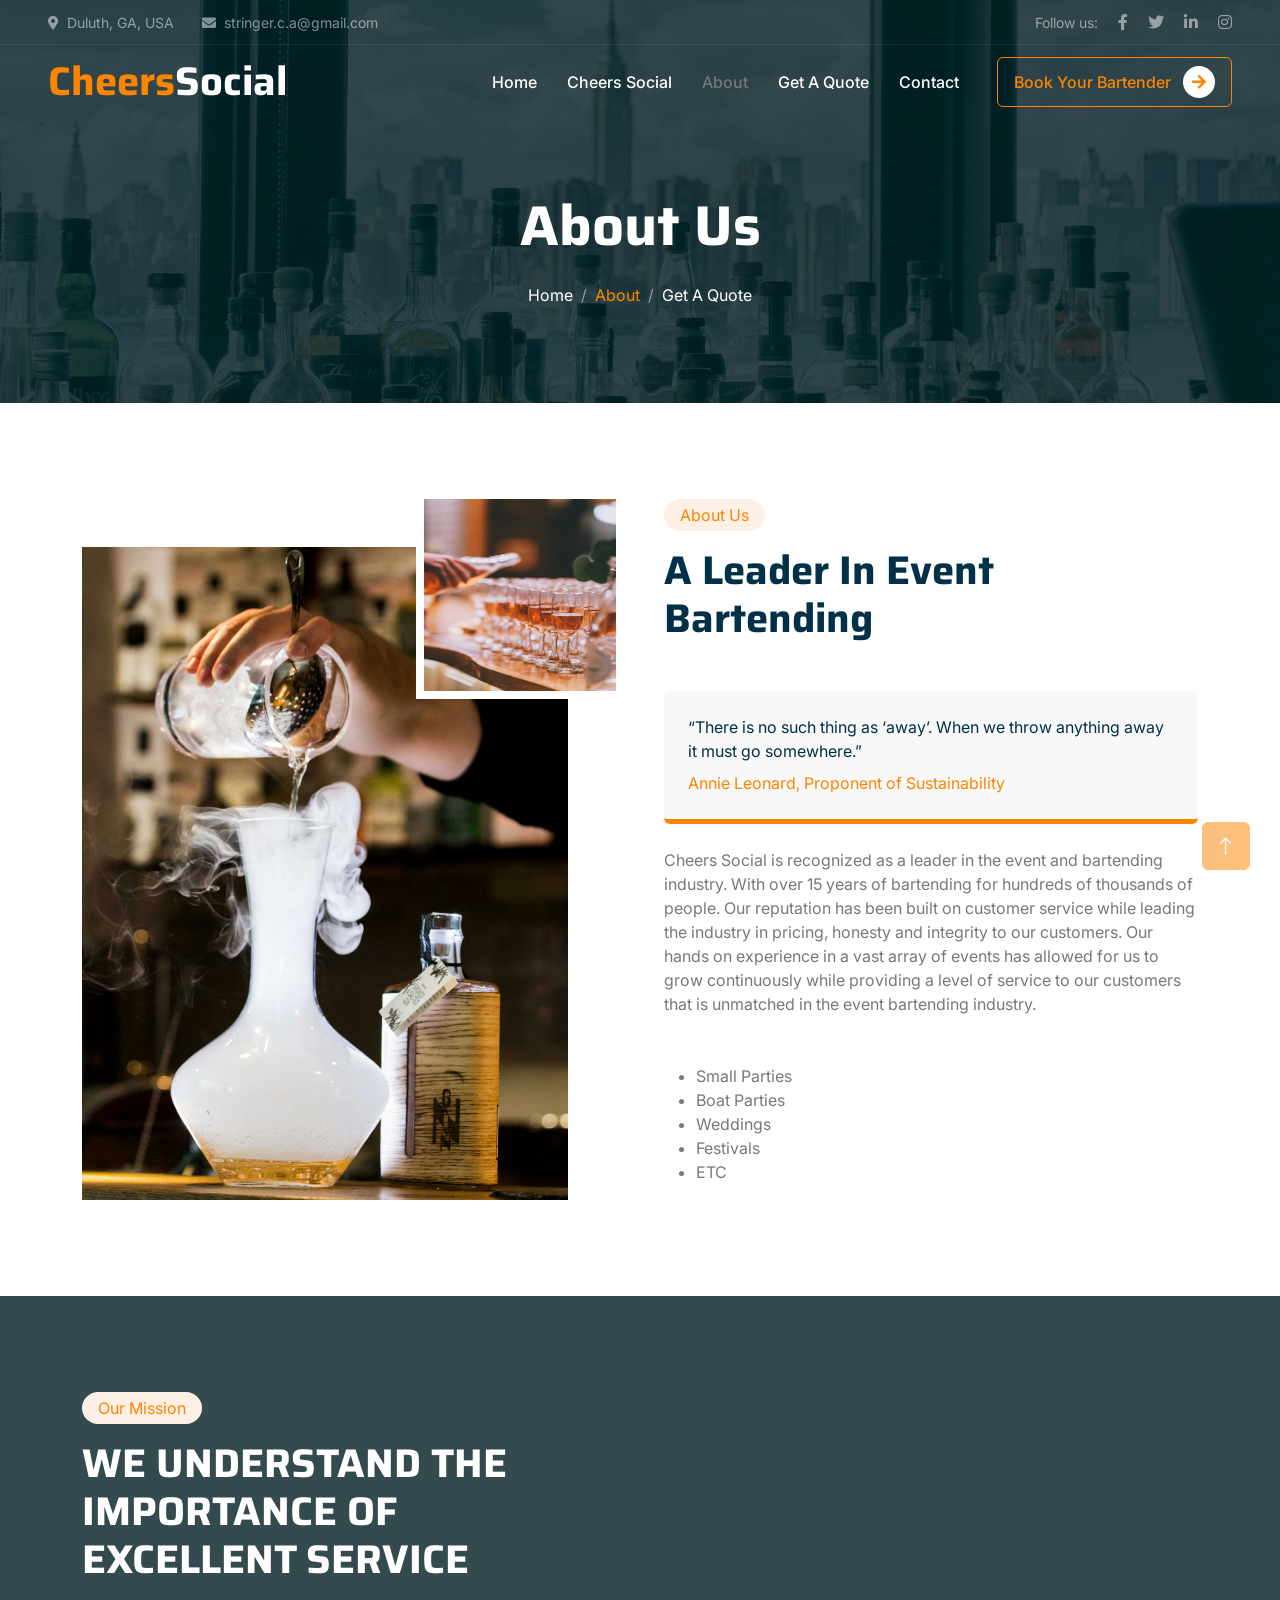
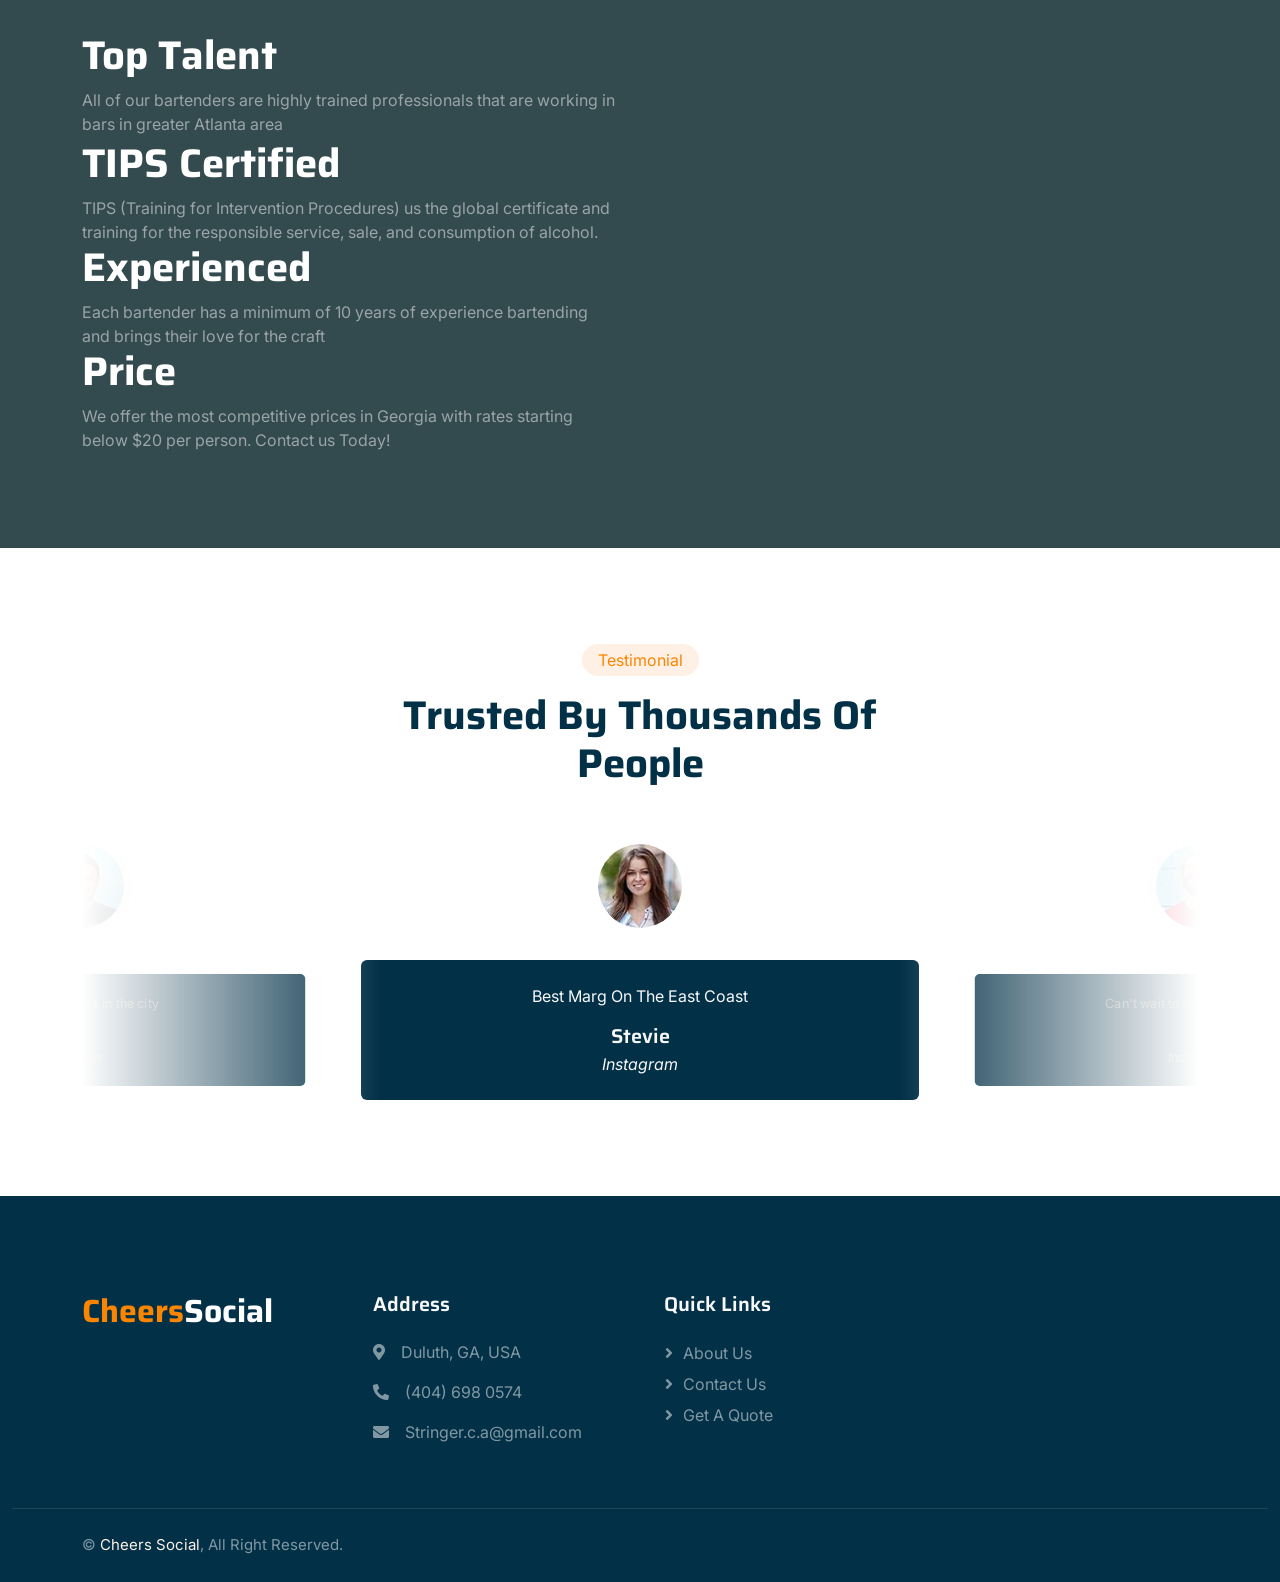
==== about.html @ 2c9d1c17 "added bartending website" ====
<!DOCTYPE html>
<html lang="en">

<head>
    <meta charset="utf-8">
    <title>Cheers Social</title>
    <meta content="width=device-width, initial-scale=1.0" name="viewport">
    <meta content="" name="keywords">
    <meta content="" name="description">

    <!-- Favicon -->
    <link href="img/favicon.ico" rel="icon">

    <!-- Google Web Fonts -->
    <link rel="preconnect" href="https://fonts.googleapis.com">
    <link rel="preconnect" href="https://fonts.gstatic.com" crossorigin>
    <link href="https://fonts.googleapis.com/css2?family=Inter:wght@400;500;600&family=Saira:wght@500;600;700&display=swap" rel="stylesheet"> 

    <!-- Icon Font Stylesheet -->
    <link href="https://cdnjs.cloudflare.com/ajax/libs/font-awesome/5.10.0/css/all.min.css" rel="stylesheet">
    <link href="https://cdn.jsdelivr.net/npm/bootstrap-icons@1.4.1/font/bootstrap-icons.css" rel="stylesheet">

    <!-- Libraries Stylesheet -->
    <link href="lib/animate/animate.min.css" rel="stylesheet">
    <link href="lib/owlcarousel/assets/owl.carousel.min.css" rel="stylesheet">

    <!-- Customized Bootstrap Stylesheet -->
    <link href="css/bootstrap.min.css" rel="stylesheet">

    <!-- Template Stylesheet -->
    <link href="css/style.css" rel="stylesheet">
</head>

<body>
    <!-- Spinner Start -->
    <div id="spinner" class="show bg-white position-fixed translate-middle w-100 vh-100 top-50 start-50 d-flex align-items-center justify-content-center">
        <div class="spinner-grow text-primary" role="status"></div>
    </div>
    <!-- Spinner End -->


    <!-- Navbar Start -->
    <div class="container-fluid fixed-top px-0 wow fadeIn" data-wow-delay="0.1s">
        <div class="top-bar text-white-50 row gx-0 align-items-center d-none d-lg-flex">
            <div class="col-lg-6 px-5 text-start">
                <small><i class="fa fa-map-marker-alt me-2"></i>Duluth, GA, USA</small>
                <small class="ms-4"><i class="fa fa-envelope me-2"></i>stringer.c.a@gmail.com</small>
            </div>
            <div class="col-lg-6 px-5 text-end">
                <small>Follow us:</small>
                <a class="text-white-50 ms-3" href=""><i class="fab fa-facebook-f"></i></a>
                <a class="text-white-50 ms-3" href=""><i class="fab fa-twitter"></i></a>
                <a class="text-white-50 ms-3" href=""><i class="fab fa-linkedin-in"></i></a>
                <a class="text-white-50 ms-3" href=""><i class="fab fa-instagram"></i></a>
            </div>
        </div>

        <nav class="navbar navbar-expand-lg navbar-dark py-lg-0 px-lg-5 wow fadeIn" data-wow-delay="0.1s">
            <a href="bartending.html" class="navbar-brand ms-4 ms-lg-0">
                <h1 class="fw-bold text-primary m-0">Cheers<span class="text-white">Social</span></h1>
            </a>
            <button type="button" class="navbar-toggler me-4" data-bs-toggle="collapse" data-bs-target="#navbarCollapse">
                <span class="navbar-toggler-icon"></span>
            </button>
            <div class="collapse navbar-collapse" id="navbarCollapse">
                <div class="navbar-nav ms-auto p-4 p-lg-0">
                    <a href="index.html" class="nav-item nav-link">Home</a>
                    <a href="bartending.html" class="nav-item nav-link">Cheers Social</a>
                    <a href="about.html" class="nav-item nav-link active">About</a>
                    <a href="causes.html" class="nav-item nav-link">Get A Quote</a>
                    <a href="contact.html" class="nav-item nav-link">Contact</a>
                </div>
                <div class="d-none d-lg-flex ms-2">
                    <a class="btn btn-outline-primary py-2 px-3" href="causes.html">
                        Book Your Bartender
                        <div class="d-inline-flex btn-sm-square bg-white text-primary rounded-circle ms-2">
                            <i class="fa fa-arrow-right"></i>
                        </div>
                    </a>
                </div>
            </div>
        </nav>
    </div>
    <!-- Navbar End -->


    <!-- Page Header Start -->
    <div class="container-fluid page-header mb-5 wow fadeIn" data-wow-delay="0.1s">
        <div class="container text-center">
            <h1 class="display-4 text-white animated slideInDown mb-4">About Us</h1>
            <nav aria-label="breadcrumb animated slideInDown">
                <ol class="breadcrumb justify-content-center mb-0">
                    <li class="breadcrumb-item"><a class="text-white" href="bartending.html">Home</a></li>
                    <li class="breadcrumb-item text-primary active" aria-current="page">About</li>
                    <li class="breadcrumb-item"><a class="text-white" href="causes.html">Get A Quote</a></li>
                </ol>
            </nav>
        </div>
    </div>
    <!-- Page Header End -->


    <!-- About Start -->
    <div class="container-xxl py-5">
        <div class="container">
            <div class="row g-5">
                <div class="col-lg-6 wow fadeInUp" data-wow-delay="0.1s">
                    <div class="position-relative overflow-hidden h-100" style="min-height: 400px;">
                        <img class="position-absolute w-100 h-100 pt-5 pe-5" src="img/pexels-axel-breuer-946118.jpg" alt="" style="object-fit: cover;">
                        <img class="position-absolute top-0 end-0 bg-white ps-2 pb-2" src="img/main.jpg" alt="" style="width: 200px; height: 200px;">
                    </div>
                </div>
                <div class="col-lg-6 wow fadeInUp" data-wow-delay="0.5s">
                    <div class="h-100">
                        <div class="d-inline-block rounded-pill bg-secondary text-primary py-1 px-3 mb-3">About Us</div>
                        <h1 class="display-6 mb-5">A Leader In Event Bartending</h1>
                        <div class="bg-light border-bottom border-5 border-primary rounded p-4 mb-4">
                            <p class="text-dark mb-2">“There is no such thing as ‘away’. When we throw anything away it must go somewhere.”</p>
                            <span class="text-primary">Annie Leonard, Proponent of Sustainability</span>
                        </div>
                        <p class="mb-5">Cheers Social is recognized as a leader in the event and bartending industry. With over 15 years of bartending for hundreds of thousands of people. Our reputation has been built on customer service while leading the industry in pricing, honesty and integrity to our customers. Our hands on experience in a vast array of events has allowed for us to grow continuously while providing a level of service to our customers that is unmatched in the event bartending industry.</p>
                        <ul>
                            <li>Small Parties</li>
                            <li>Boat Parties</li>
                            <li>Weddings</li>
                            <li>Festivals</li>
                            <li>ETC</li>
                        </ul>
                    </div>
                </div>
            </div>
        </div>
    </div>
    <!-- About End -->


    <!-- Donate Start -->
    <div class="container-fluid donate my-5 py-5" data-parallax="scroll" data-image-src="img/bartender.jpg">
        <div class="container py-5">
            <div class="row g-5 align-items-center">
                <div class="col-lg-6 wow fadeIn" data-wow-delay="0.1s">
                    <div class="d-inline-block rounded-pill bg-secondary text-primary py-1 px-3 mb-3">Our Mission</div>
                    <h1 class="display-6 text-white mb-5">WE UNDERSTAND THE IMPORTANCE OF EXCELLENT SERVICE</h1>
                    <h1 class="display-6 text-white mb-2">Top Talent</h1>
                    <p class="text-white-50 mb-1"> All of our bartenders are highly trained professionals that are working in bars in greater Atlanta area</p>
                    <h1 class="display-6 text-white mb-2">TIPS Certified</h1>
                    <p class="text-white-50 mb-0">TIPS (Training for Intervention Procedures) us the global certificate and training for the responsible service, sale, and consumption of alcohol.</p>
                    <h1 class="display-6 text-white mb-2">Experienced</h1>
                    <p class="text-white-50 mb-0">Each bartender has a minimum of 10 years of experience bartending and brings their love for the craft</p>
                    <h1 class="display-6 text-white mb-2">Price</h1>
                    <p class="text-white-50 mb-0">We offer the most competitive prices in Georgia with rates starting below $20 per person. Contact us Today!</p>
                </div>
                <div class="col-lg-6 wow fadeIn" data-wow-delay="0.5s">
                    
                        <img src=".//img/" alt="">
                    
                </div>
            </div>
        </div>
    </div>
    <!-- Donate End -->


     <!-- Testimonial Start -->
     <div class="container-xxl py-5">
        <div class="container">
            <div class="text-center mx-auto mb-5 wow fadeInUp" data-wow-delay="0.1s" style="max-width: 500px;">
                <div class="d-inline-block rounded-pill bg-secondary text-primary py-1 px-3 mb-3">Testimonial</div>
                <h1 class="display-6 mb-5">Trusted By Thousands Of People</h1>
            </div>
            <div class="owl-carousel testimonial-carousel wow fadeInUp" data-wow-delay="0.1s">
                <div class="testimonial-item text-center">
                    <img class="img-fluid bg-light rounded-circle p-2 mx-auto mb-4" src="img/testimonial-1.jpg" style="width: 100px; height: 100px;">
                    <div class="testimonial-text bg-dark rounded text-center p-4">
                        <p>Best Marg On The East Coast</p>
                        <h5 class="mb-1">Stevie</h5>
                        <span class="fst-italic">Instagram</span>
                    </div>
                </div>
                <div class="testimonial-item text-center">
                    
                    <img class="img-fluid bg-light rounded-circle p-2 mx-auto mb-4" src="img/testimonial-2.jpg" style="width: 100px; height: 100px;">
                    <div class="testimonial-text bg-dark rounded text-center p-4">
                        <p>Can't wait to see you next year!</p>
                        <h5 class="mb-1">Taylor</h5>
                        <span class="fst-italic">Instagram</span>
                    </div>
                </div>
                <div class="testimonial-item text-center">
                    
                    <img class="img-fluid bg-light rounded-circle p-2 mx-auto mb-4" src="img/testimonial-3.jpg" style="width: 100px; height: 100px;">
                    <div class="testimonial-text bg-dark rounded text-center p-4">
                        <p>Best bartenders in the city</p>
                        <h5 class="mb-1">Sean</h5>
                        <span class="fst-italic">Google</span>
                    </div>
                </div>
            </div>
        </div>
    </div>
    <!-- Testimonial End -->


    <!-- Footer Start -->
    <div class="container-fluid bg-dark text-white-50 footer mt-5 pt-5 wow fadeIn" data-wow-delay="0.1s">
        <div class="container py-5">
            <div class="row g-5">
                <div class="col-lg-3 col-md-6">
                    <h2 class="fw-bold text-primary mb-4">Cheers<span class="text-white">Social</span></h1>
                    
                </div>
                <div class="col-lg-3 col-md-6">
                    <h5 class="text-light mb-4">Address</h5>
                    <p><i class="fa fa-map-marker-alt me-3"></i>Duluth, GA, USA</p>
                    <p><i class="fa fa-phone-alt me-3"></i>(404) 698 0574</p>
                    <p><i class="fa fa-envelope me-3"></i>Stringer.c.a@gmail.com</p>
                </div>
                <div class="col-lg-3 col-md-6">
                    <h5 class="text-light mb-4">Quick Links</h5>
                    <a class="btn btn-link" href="about.html">About Us</a>
                    <a class="btn btn-link" href="contact.html">Contact Us</a>
                    <a class="btn btn-link" href="causes.html">Get A Quote</a>
                </div>
                
            </div>
        </div>
        <div class="container-fluid copyright">
            <div class="container">
                <div class="row">
                    <div class="col-md-6 text-center text-md-start mb-3 mb-md-0">
                        &copy; <a href="#">Cheers Social</a>, All Right Reserved.
                    </div>
                    
                </div>
            </div>
        </div>
    </div>
    <!-- Footer End -->


    <!-- Back to Top -->
    <a href="#" class="btn btn-lg btn-primary btn-lg-square back-to-top"><i class="bi bi-arrow-up"></i></a>


    <!-- JavaScript Libraries -->
    <script src="https://code.jquery.com/jquery-3.4.1.min.js"></script>
    <script src="https://cdn.jsdelivr.net/npm/bootstrap@5.0.0/dist/js/bootstrap.bundle.min.js"></script>
    <script src="lib/wow/wow.min.js"></script>
    <script src="lib/easing/easing.min.js"></script>
    <script src="lib/waypoints/waypoints.min.js"></script>
    <script src="lib/owlcarousel/owl.carousel.min.js"></script>
    <script src="lib/parallax/parallax.min.js"></script>

    <!-- Template Javascript -->
    <script src="js/main.js"></script>
</body>

</html>
---- css/style.css ----
/********** Template CSS **********/
:root {
    --primary: #black;
    --secondary: #FFF0E6;
    --light: #F8F8F9;
    --dark: #001D23;
}

.back-to-top {
    position: fixed;
    display: none;
    right: 30px;
    bottom: 30px;
    z-index: 99;
}


/*** Spinner ***/
#spinner {
    opacity: 0;
    visibility: hidden;
    transition: opacity .5s ease-out, visibility 0s linear .5s;
    z-index: 99999;
}

#spinner.show {
    transition: opacity .5s ease-out, visibility 0s linear 0s;
    visibility: visible;
    opacity: 1;
}


/*** Button ***/
.btn {
    font-weight: 500;
    transition: .5s;
}

.btn.btn-primary,
.btn.btn-outline-primary:hover {
    color: #FFFFFF;
}

.btn.btn-primary:hover {
    color: var(--primary);
    background: transparent;
}

.btn-square {
    width: 38px;
    height: 38px;
}

.btn-sm-square {
    width: 32px;
    height: 32px;
}

.btn-lg-square {
    width: 48px;
    height: 48px;
}

.btn-square,
.btn-sm-square,
.btn-lg-square {
    padding: 0;
    display: flex;
    align-items: center;
    justify-content: center;
    font-weight: normal;
}


/*** Navbar ***/
.fixed-top {
    transition: .5s;
}

.top-bar {
    height: 45px;
    border-bottom: 1px solid rgba(255, 255, 255, .07);
}

.navbar .dropdown-toggle::after {
    border: none;
    content: "\f107";
    font-family: "Font Awesome 5 Free";
    font-weight: 900;
    vertical-align: middle;
    margin-left: 8px;
}

.navbar .navbar-nav .nav-link {
    margin-right: 30px;
    padding: 25px 0;
    color: #FFFFFF;
    font-weight: 500;
    outline: none;
}

.navbar .navbar-nav .nav-link:hover,
.navbar .navbar-nav .nav-link.active {
    color: var(--primary);
}

@media (max-width: 991.98px) {
    .navbar .navbar-nav {
        margin-top: 10px;
        border-top: 1px solid rgba(0, 0, 0, .07);
        background: var(--dark);
    }

    .navbar .navbar-nav .nav-link {
        padding: 10px 0;
    }
}

@media (min-width: 992px) {
    .navbar .nav-item .dropdown-menu {
        display: block;
        visibility: hidden;
        top: 100%;
        transform: rotateX(-75deg);
        transform-origin: 0% 0%;
        transition: .5s;
        opacity: 0;
    }

    .navbar .nav-item:hover .dropdown-menu {
        transform: rotateX(0deg);
        visibility: visible;
        transition: .5s;
        opacity: 1;
    }
}


/*** Header ***/
.carousel-caption {
    top: 0;
    left: 0;
    right: 0;
    bottom: 0;
    display: flex;
    align-items: center;
    justify-content: center;
    text-align: center;
    background: rgba(0, 29, 35, .8);
    z-index: 1;
}

.carousel-control-prev,
.carousel-control-next {
    width: 15%;
}

.carousel-control-prev-icon,
.carousel-control-next-icon {
    width: 3rem;
    height: 3rem;
    background-color: var(--dark);
    border: 12px solid var(--dark);
    border-radius: 3rem;
}

@media (max-width: 768px) {
    #header-carousel .carousel-item {
        position: relative;
        min-height: 450px;
    }
    
    #header-carousel .carousel-item img {
        position: absolute;
        width: 100%;
        height: 100%;
        object-fit: cover;
    }
}

.page-header {
    padding-top: 12rem;
    padding-bottom: 6rem;
    background: linear-gradient(rgba(0, 29, 35, .8), rgba(0, 29, 35, .8)), url(../img/carousel-1.jpg) center center no-repeat;
    background-size: cover;
}

.page-header .breadcrumb-item+.breadcrumb-item::before {
    color: #999999;
}


/*** Causes ***/
.causes-item .progress {
    height: 5px;
    border-radius: 0;
    overflow: visible;
}

.causes-item .progress .progress-bar {
    position: relative;
    overflow: visible;
    width: 0px;
    border-radius: 0;
    transition: 5s;
}

.causes-item .progress .progress-bar span {
    position: absolute;
    top: -7px;
    right: 0;
    width: 40px;
    height: 19px;
    display: flex;
    align-items: center;
    justify-content: center;
    font-size: 12px;
    background: var(--primary);
    color: #FFFFFF;
}

.causes-item .causes-overlay {
    position: absolute;
    width: 100%;
    height: 0;
    top: 0;
    left: 0;
    display: flex;
    align-items: center;
    justify-content: center;
    background: rgba(0, 0, 0, .5);
    overflow: hidden;
    opacity: 0;
    transition: .5s;
}

.causes-item:hover .causes-overlay {
    height: 100%;
    opacity: 1;
}


/*** Service ***/
.service-item {
    box-shadow: 0 0 45px rgba(0, 0, 0, .06);
}


/*** Donate ***/
.donate {
    background: rgba(0, 29, 35, .8);
}

.btn-group .btn-light:hover,
.btn-group input[type="radio"]:checked+label {
    color: var(--primary);
    border-color: var(--primary);
}


/*** Team ***/
.team-item img {
    position: relative;
    top: 0;
    transition: .5s;
}

.team-item:hover img {
    top: -30px;
}

.team-item .team-text {
    position: relative;
    height: 100px;
    transition: .5s;
}

.team-item:hover .team-text {
    margin-top: -60px;
    height: 160px;
}

.team-item .team-text .team-social {
    opacity: 0;
    transition: .5s;
}

.team-item:hover .team-text .team-social {
    opacity: 1;
}

.team-item .team-social .btn {
    display: inline-flex;
    color: var(--primary);
    background: #FFFFFF;
    border-radius: 40px;
}

.team-item .team-social .btn:hover {
    color: #FFFFFF;
    background: var(--primary);
}


/*** Testimonial ***/
.testimonial-carousel::before {
    position: absolute;
    content: "";
    top: 0;
    left: 0;
    height: 100%;
    width: 0;
    background: linear-gradient(to right, rgba(255, 255, 255, 1) 0%, rgba(255, 255, 255, 0) 100%);
    z-index: 1;
}

.testimonial-carousel::after {
    position: absolute;
    content: "";
    top: 0;
    right: 0;
    height: 100%;
    width: 0;
    background: linear-gradient(to left, rgba(255, 255, 255, 1) 0%, rgba(255, 255, 255, 0) 100%);
    z-index: 1;
}

@media (min-width: 768px) {
    .testimonial-carousel::before,
    .testimonial-carousel::after {
        width: 200px;
    }
}

@media (min-width: 992px) {
    .testimonial-carousel::before,
    .testimonial-carousel::after {
        width: 300px;
    }
}

.testimonial-carousel .owl-item .testimonial-text {
    background: var(--light);
    transform: scale(.8);
    transition: .5s;
}

.testimonial-carousel .owl-item.center .testimonial-text {
    background: var(--primary);
    transform: scale(1);
}

.testimonial-carousel .owl-item .testimonial-text *,
.testimonial-carousel .owl-item .testimonial-item img {
    transition: .5s;
}

.testimonial-carousel .owl-item.center .testimonial-text * {
    color: var(--light) !important;
}

.testimonial-carousel .owl-item.center .testimonial-item img {
    background: var(--primary) !important;
} 

.testimonial-carousel .owl-nav {
    position: absolute;
    width: 350px;
    top: 15px;
    left: 50%;
    transform: translateX(-50%);
    display: flex;
    justify-content: space-between;
    opacity: 0;
    transition: .5s;
    z-index: 1;
}

.testimonial-carousel:hover .owl-nav {
    width: 300px;
    opacity: 1;
}

.testimonial-carousel .owl-nav .owl-prev,
.testimonial-carousel .owl-nav .owl-next {
    position: relative;
    color: var(--primary);
    font-size: 45px;
    transition: .5s;
}

.testimonial-carousel .owl-nav .owl-prev:hover,
.testimonial-carousel .owl-nav .owl-next:hover {
    color: var(--dark);
}


/*** Footer ***/

.footer .btn.btn-link {
    display: block;
    margin-bottom: 5px;
    padding: 0;
    text-align: left;
    color: rgba(255,255,255,0.5);
    font-weight: normal;
    text-transform: capitalize;
    transition: .3s;
}

.footer .btn.btn-link::before {
    position: relative;
    content: "\f105";
    font-family: "Font Awesome 5 Free";
    font-weight: 900;
    color: rgba(255,255,255,0.5);
    margin-right: 10px;
}

.footer .btn.btn-link:hover {
    color: var(--light);
    letter-spacing: 1px;
    box-shadow: none;
}

.footer .btn.btn-square {
    color: rgba(255,255,255,0.5);
    border: 1px solid rgba(255,255,255,0.5);
}

.footer .btn.btn-square:hover {
    color: var(--secondary);
    border-color: var(--light);
}

.footer .copyright {
    padding: 25px 0;
    font-size: 15px;
    border-top: 1px solid rgba(256, 256, 256, .1);
}

.footer .copyright a {
    color: var(--secondary);
}

.footer .copyright a:hover {
    color: var(--primary);
}
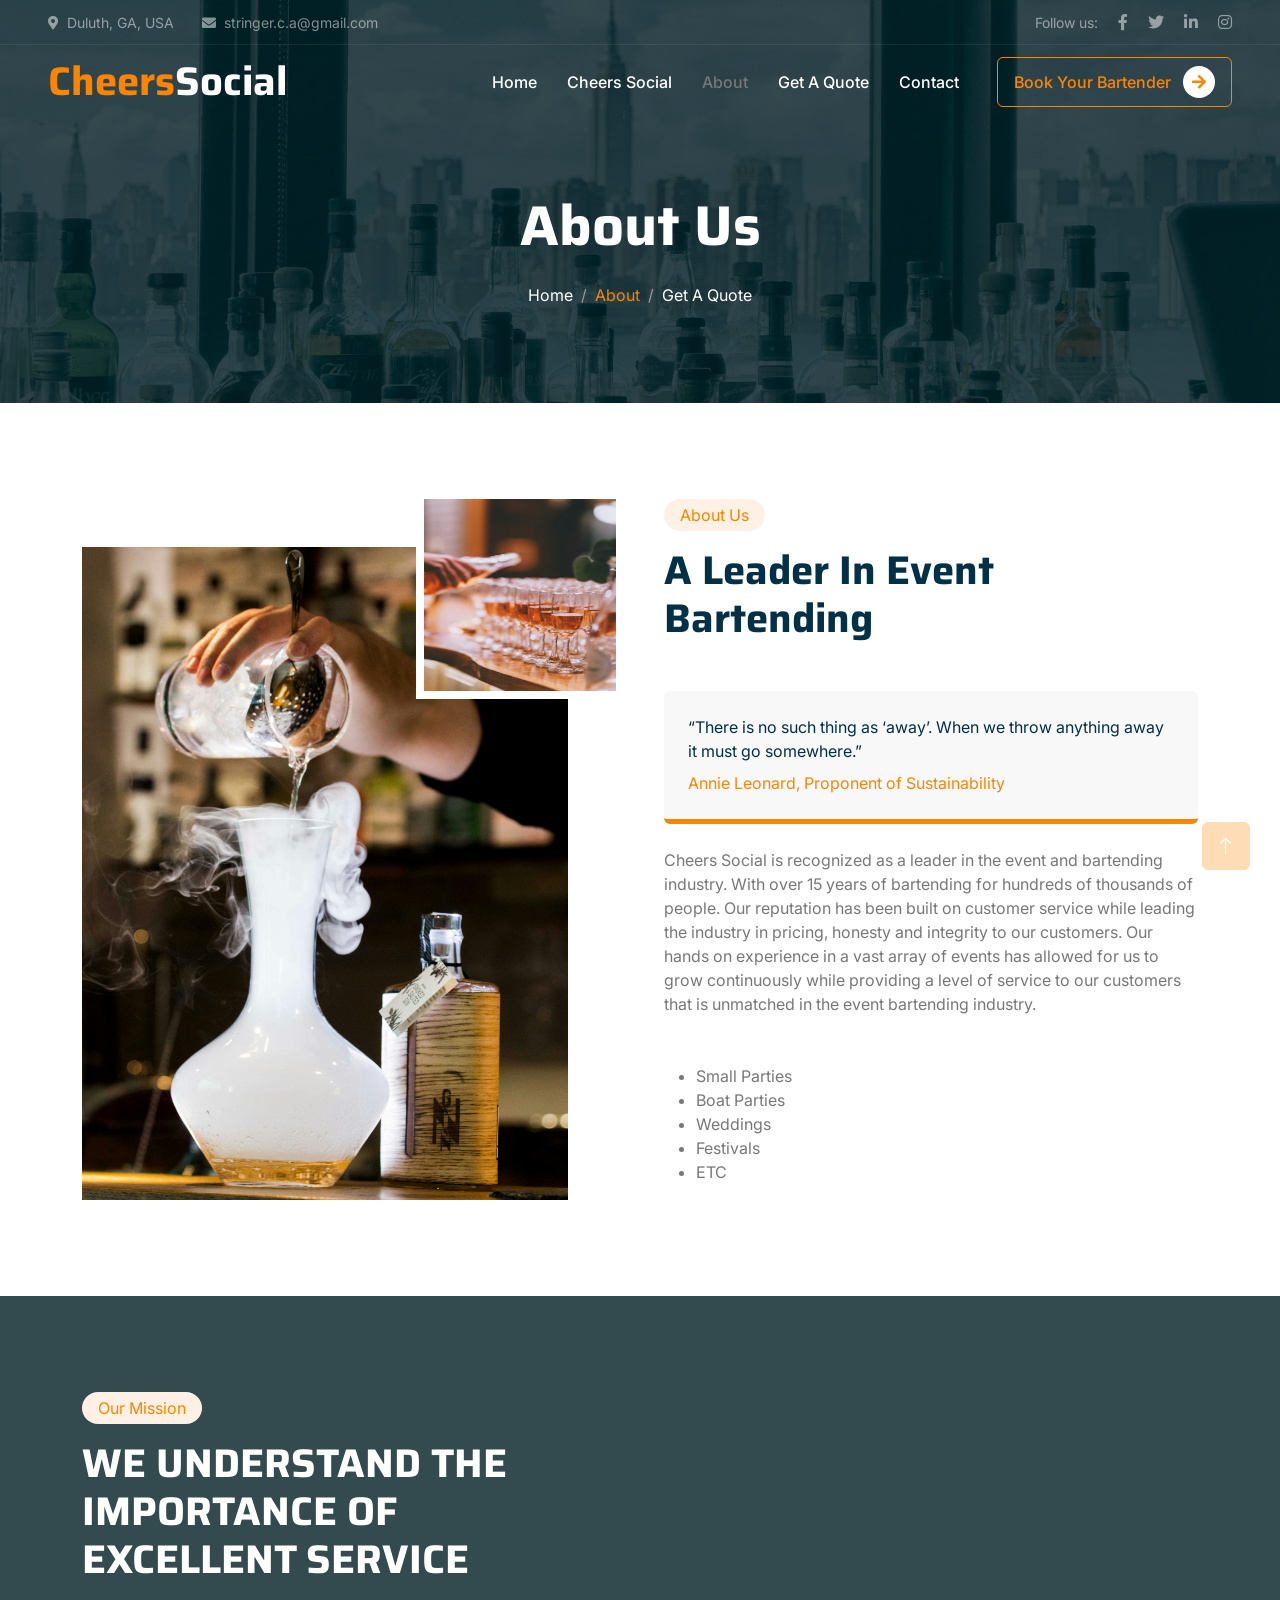
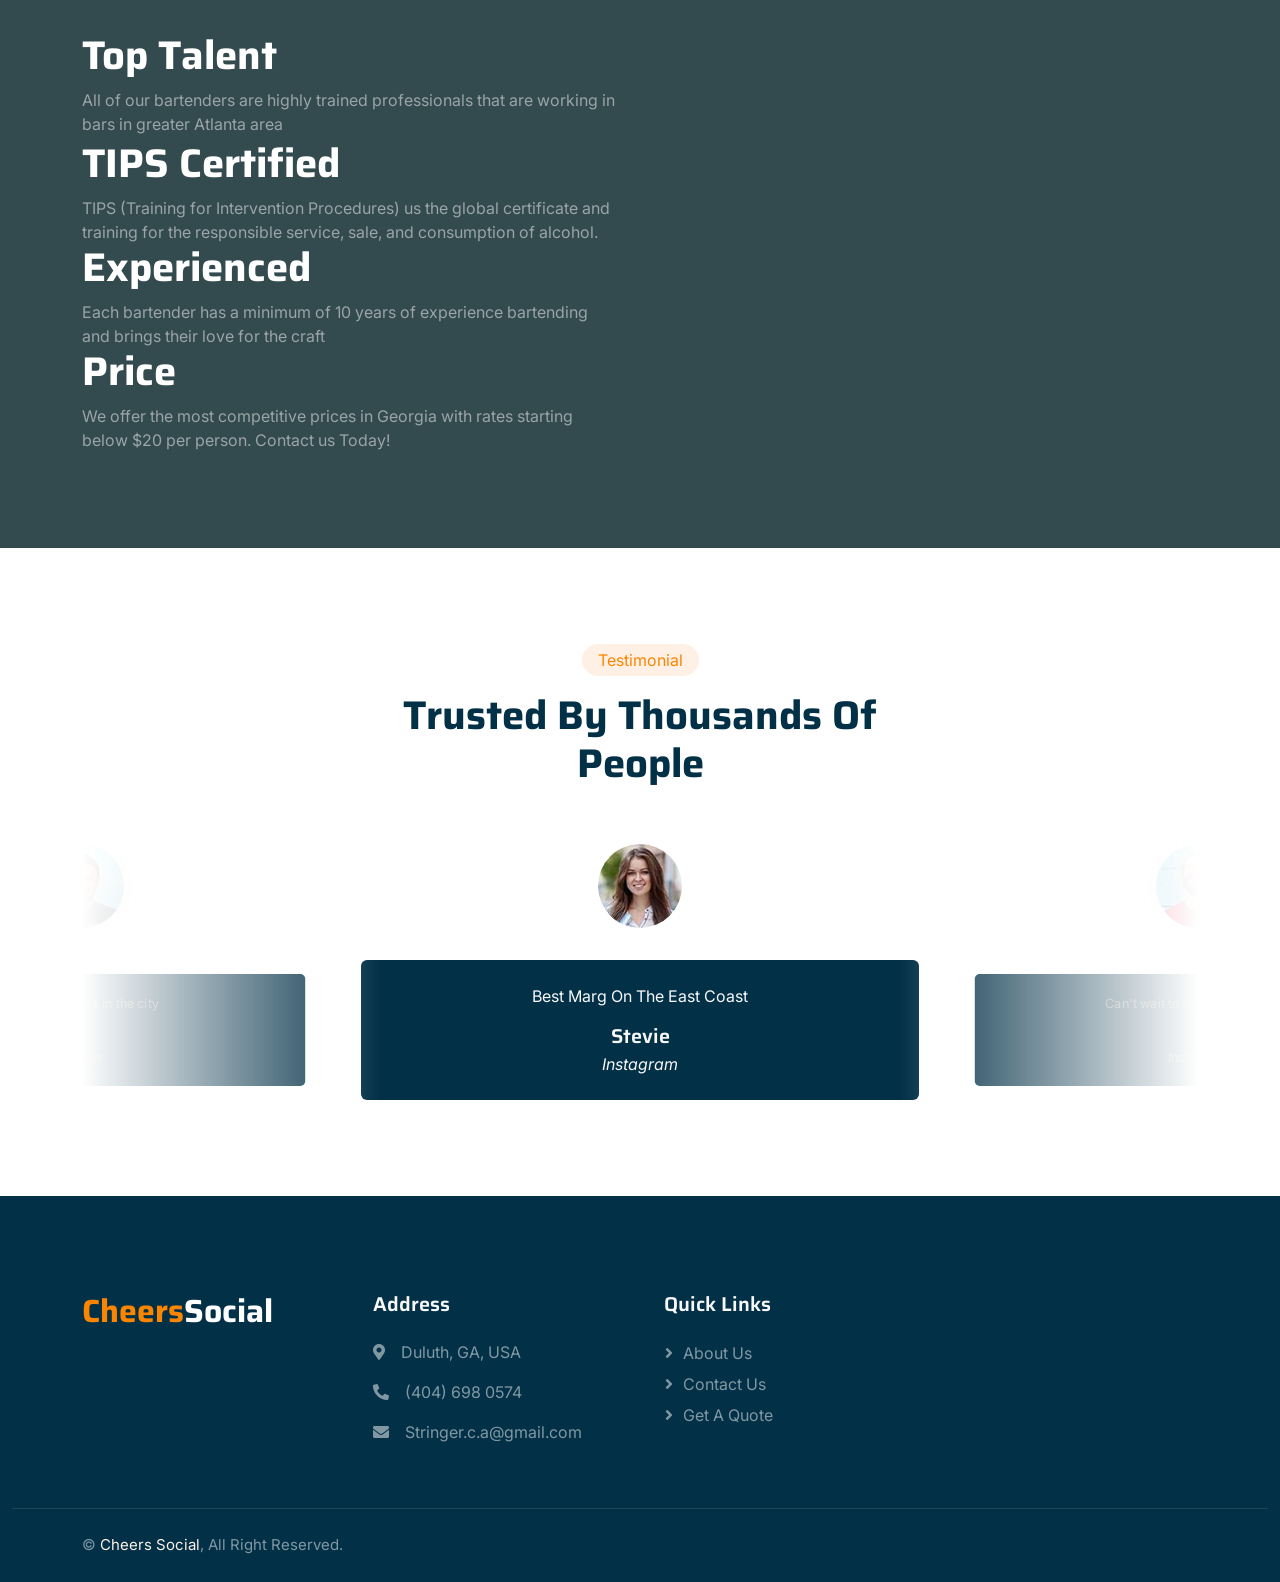
==== commit 97d6b8ae: "updated route for stylesheet" ====
--- a/about.html
+++ b/about.html
@@ -28,7 +28,7 @@
     <link href="css/bootstrap.min.css" rel="stylesheet">
 
     <!-- Template Stylesheet -->
-    <link href="css/style.css" rel="stylesheet">
+    <link href="/css/style.css" rel="stylesheet">
 </head>
 
 <body>
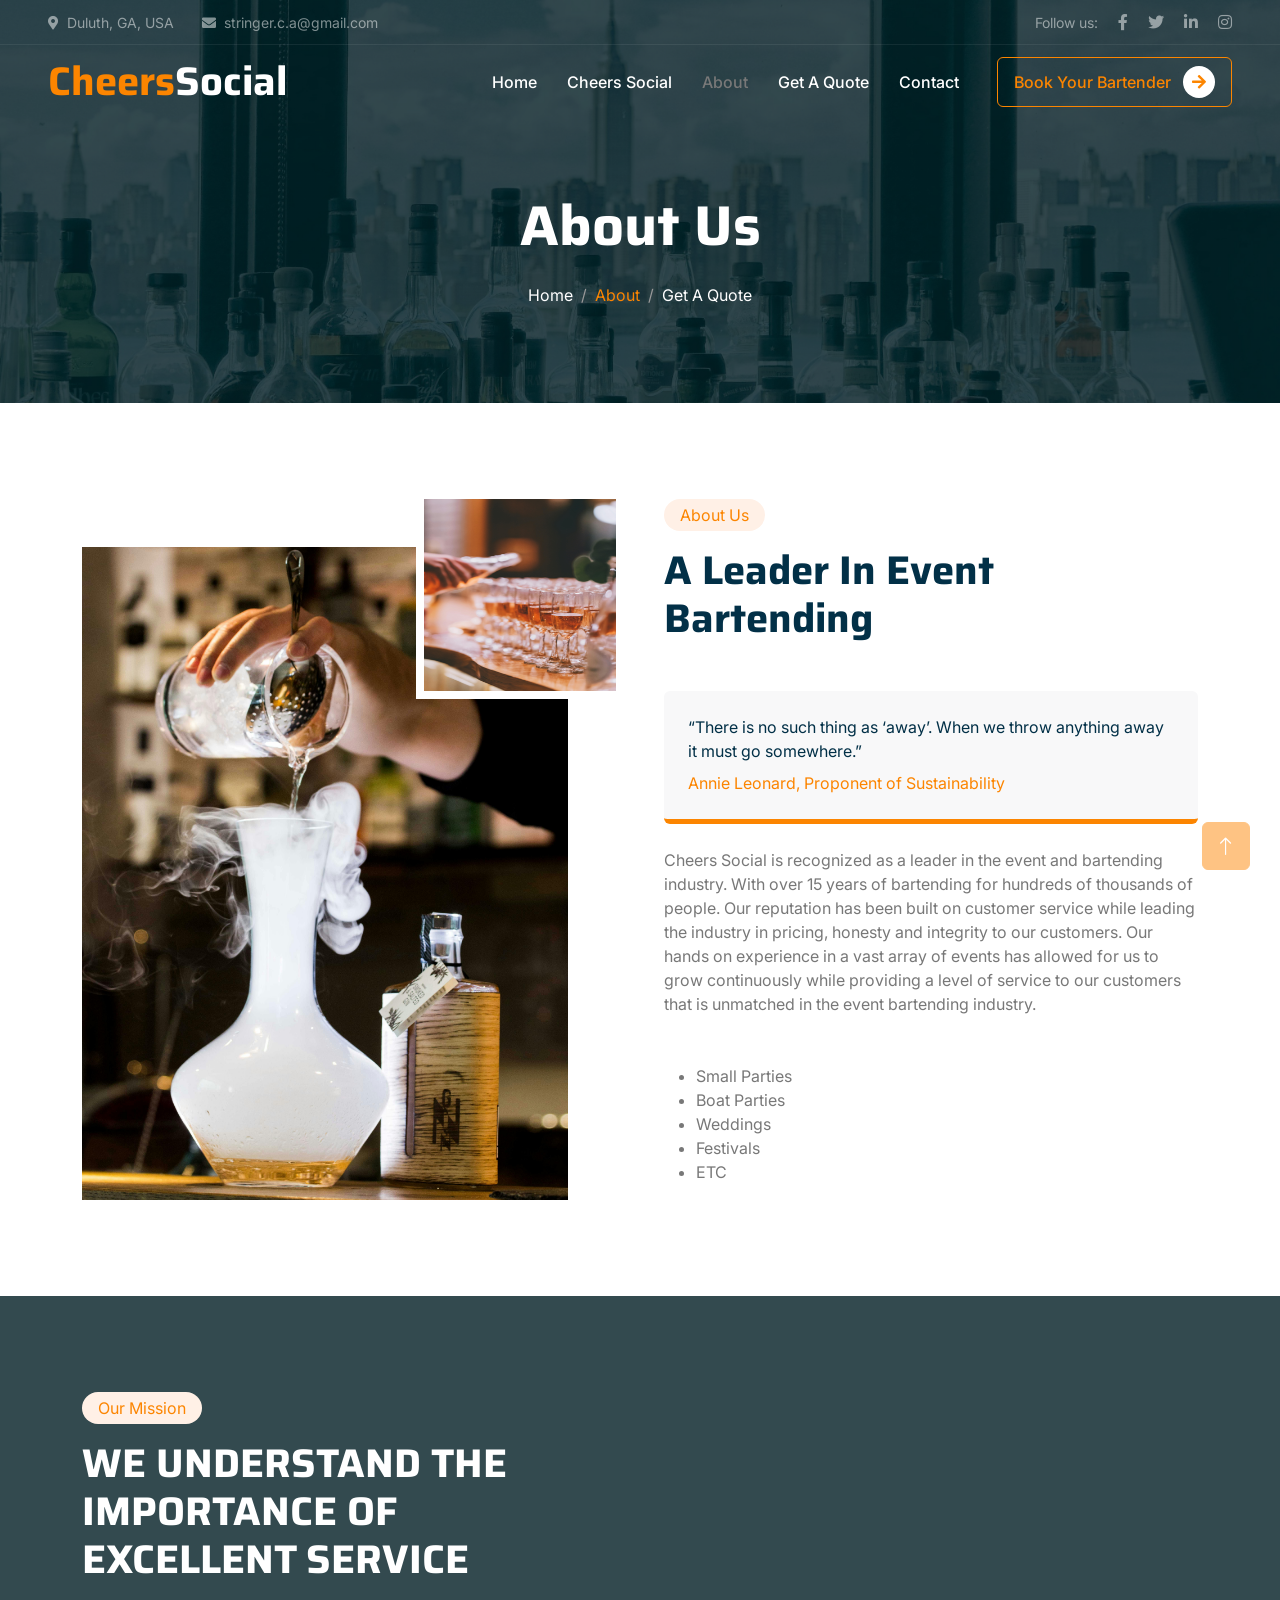
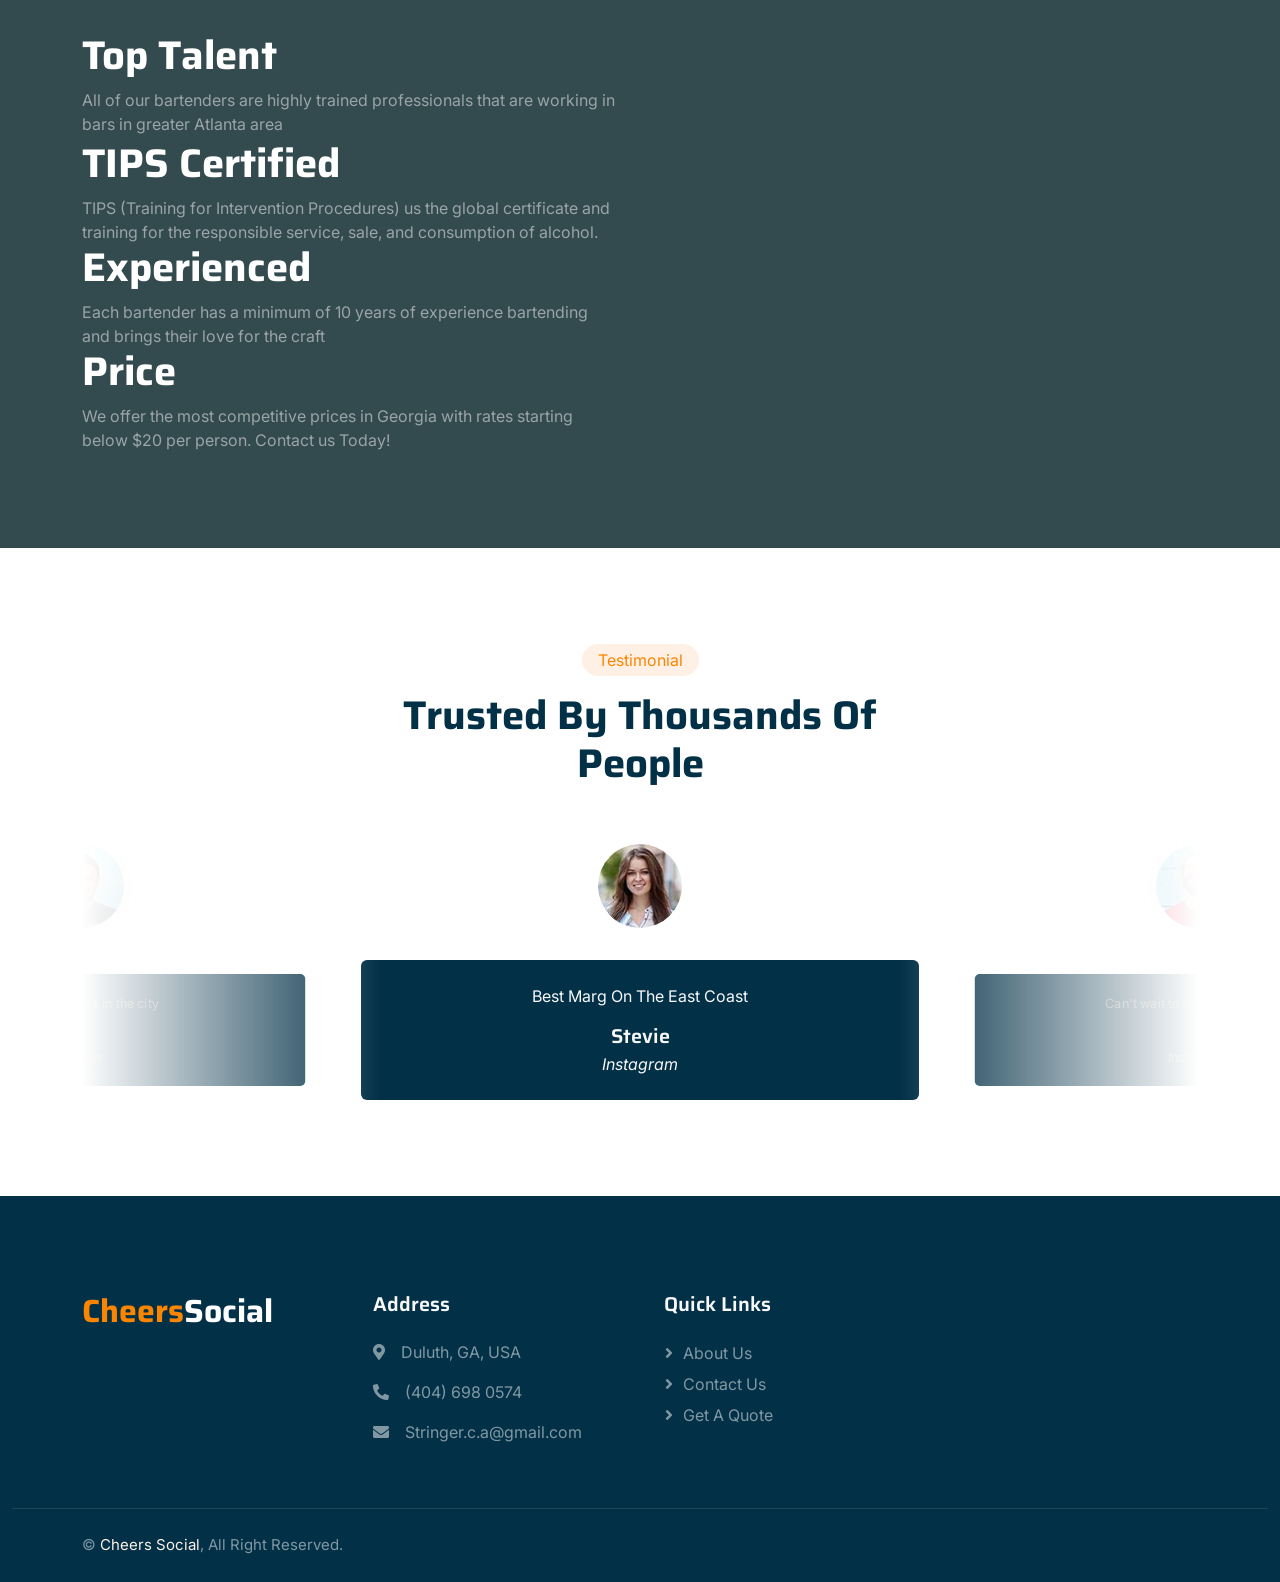
==== commit 46a5aec3: "added composer" ====
--- a/about.html
+++ b/about.html
@@ -28,7 +28,7 @@
     <link href="css/bootstrap.min.css" rel="stylesheet">
 
     <!-- Template Stylesheet -->
-    <link href="/css/style.css" rel="stylesheet">
+    <link href="css/style.css" rel="stylesheet">
 </head>
 
 <body>
